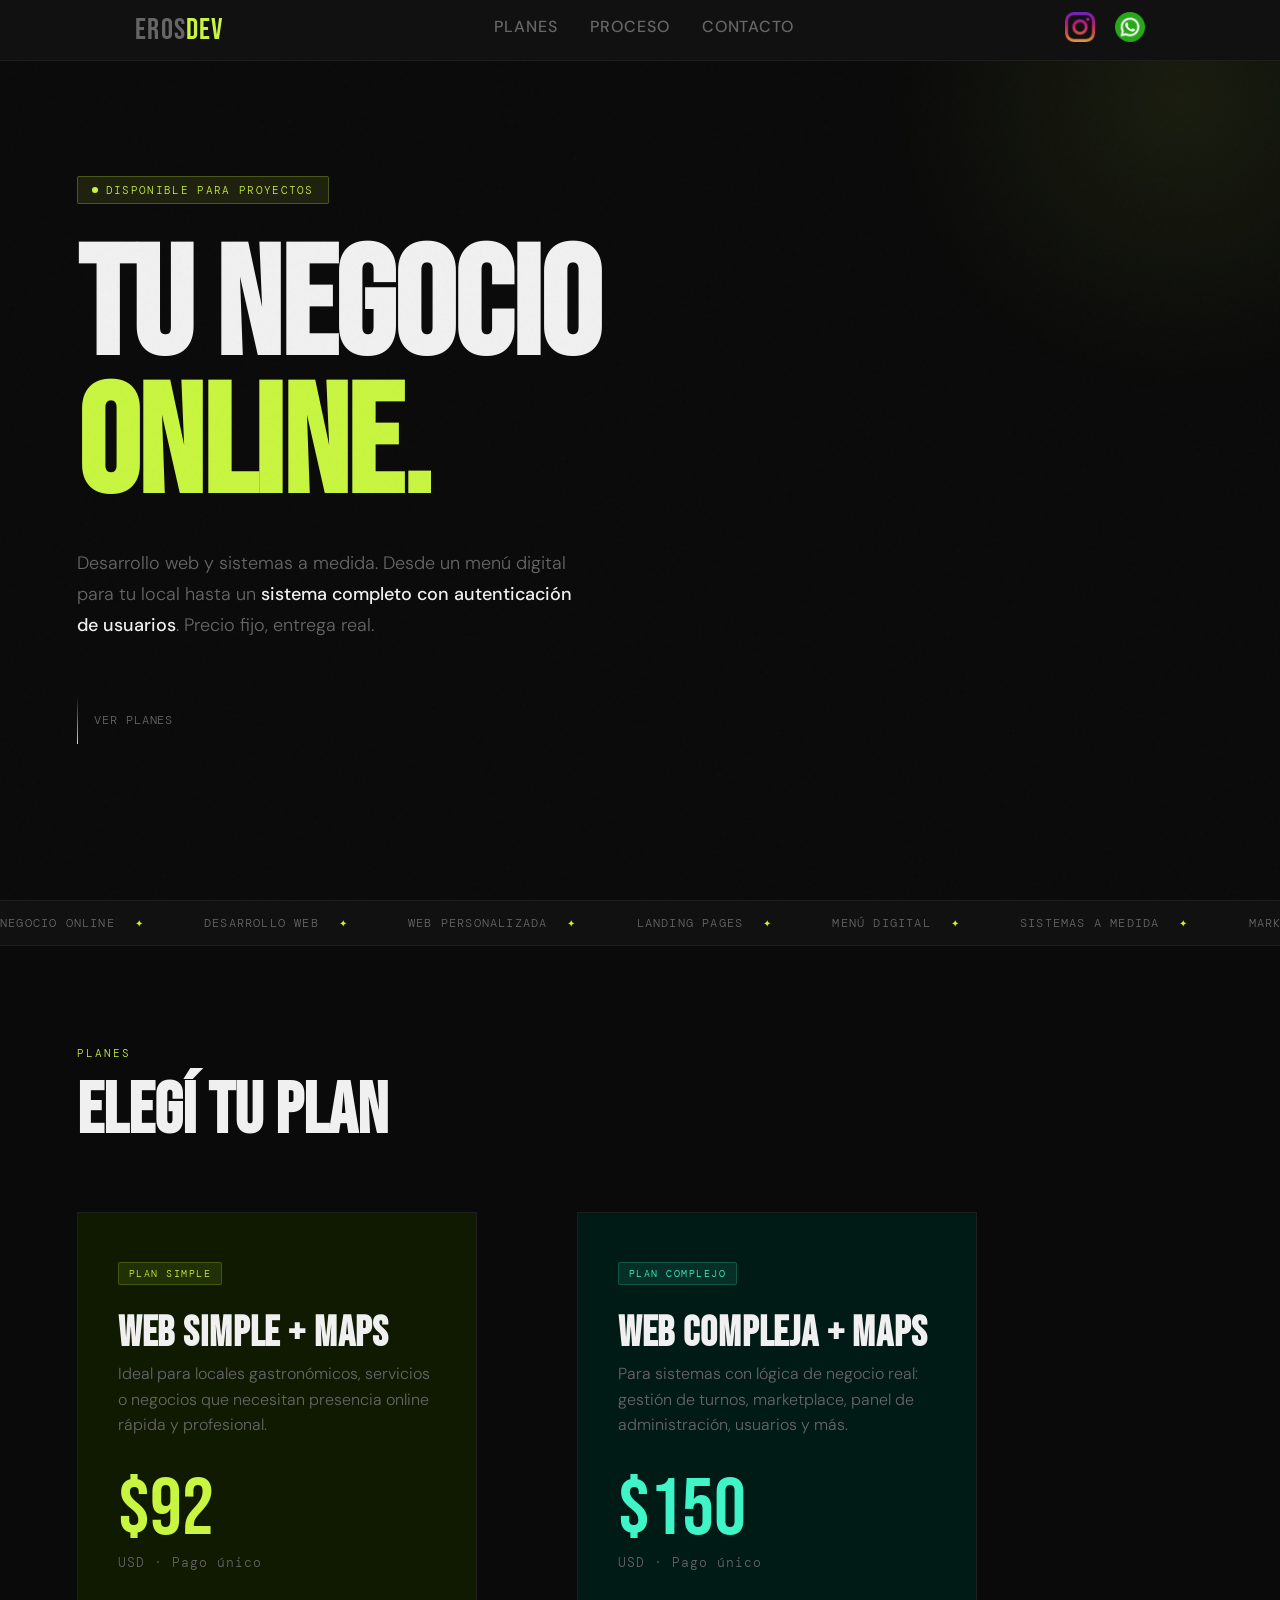
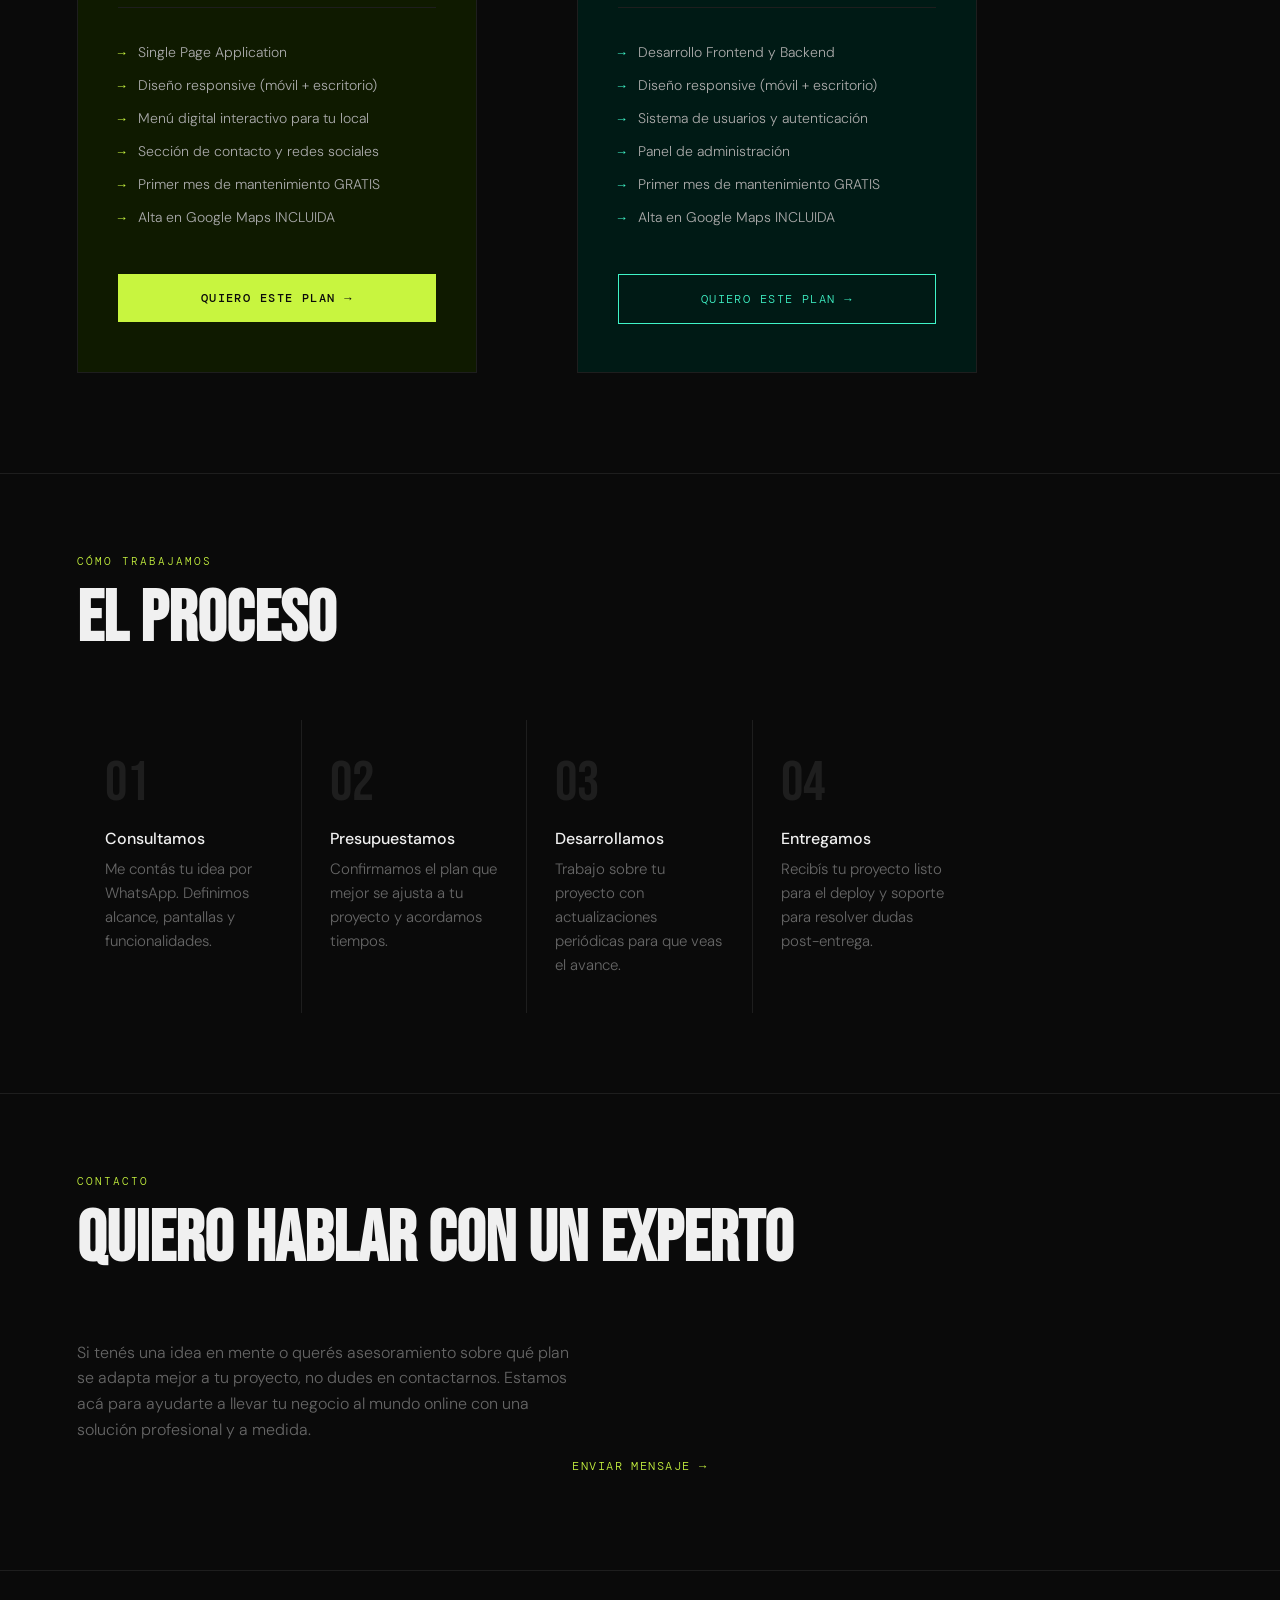
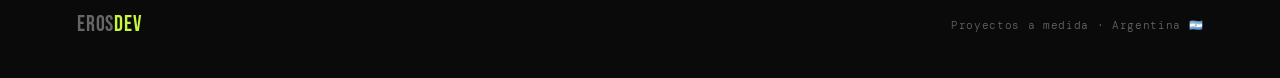
==== index.html @ e5b8fdbf "add wpp" ====
<!DOCTYPE html>
<html lang="es">
<head>
<meta charset="UTF-8">
<meta name="viewport" content="width=device-width, initial-scale=1.0">
<title>WebDev Freelance — Sitios que venden</title>
<link href="https://fonts.googleapis.com/css2?family=Bebas+Neue&family=DM+Sans:wght@300;400;500&family=DM+Mono:wght@400;500&display=swap" rel="stylesheet">
<link rel="stylesheet" href="style.css">
</head>
<body>

<!-- MENU -->
<div class="menu-wrap">
  <a href="#hero" class="menu-brand" >
  <div class="menu-brand">Eros<span>Dev</span></div>
  </a>
  <div class="menu">
    <a href="#planes" class="menu-item">Planes</a>
    <a href="#proceso" class="menu-item">Proceso</a>
    <a href="#contacto" class="menu-item">Contacto</a>
  </div>
  <div class ="menu-socials">
    <a class="menu-social" href="https://www.instagram.com/eros_dev_arg/" target="_blank" rel="noopener">
      <img src="instagram.png" alt="instragram">
    </a>
    <a class="menu-social" href="https://wa.me/541128666809?text=Hola%2C%20quiero%20más%20información%20sobre%20los%20planes.%20%C2%BFPodemos%20hablar%3F" target="_blank" rel="noopener">
      <img src="whatsapp.png" alt="WhatsApp">
    </a>
  </div>
</div>

<!-- HERO -->
<section class="hero" id="hero">
  <p class="badge fade-in">Disponible para proyectos</p>
  <h1 class="fade-in">
    Tu negocio
    <span>online.</span>
  </h1>
  <p class="hero-sub fade-in">
    Desarrollo web y sistemas a medida. Desde un menú digital para tu local
    hasta un <strong>sistema completo con autenticación de usuarios</strong>. Precio fijo, entrega real.
  </p>
  <a class="scroll-cta fade-in" href="#planes" style="text-decoration: none;">Ver planes</a>
</section>

<!-- MARQUEE -->
<div class="marquee-wrap">
  <div class="marquee-track">
    <span class="marquee-item">Negocio Online</span>
    <span class="marquee-item">Desarrollo Web</span>
    <span class="marquee-item">Web Personalizada</span>
    <span class="marquee-item">Landing Pages</span>
    <span class="marquee-item">Menú Digital</span>
    <span class="marquee-item">Sistemas a medida</span>
    <span class="marquee-item">Marketplace</span>
    <span class="marquee-item">Sistema Médico</span>

    <span class="marquee-item">Negocio Online</span>
    <span class="marquee-item">Desarrollo Web</span>
    <span class="marquee-item">Web Personalizada</span>
    <span class="marquee-item">Landing Pages</span>
    <span class="marquee-item">Menú Digital</span>
    <span class="marquee-item">Sistemas a medida</span>
    <span class="marquee-item">Marketplace</span>
    <span class="marquee-item">Sistema Médico</span>
  </div>
</div>

<!-- PLANES -->
<section class="section-planes" id="planes">
  <p class="section-label">Planes</p>
  <h2 class="section-title">Elegí tu plan</h2>

  <div class="plans-grid">

    <!-- PLAN SIMPLE -->
    <div class="plan-card simple">
      <span class="plan-tag">Plan Simple</span>
      <h3 class="plan-name">Web Simple + Maps</h3>
      <p class="plan-target">Ideal para locales gastronómicos, servicios o negocios que necesitan presencia online rápida y profesional.</p>
      <div class="plan-price">$92</div>
      <p class="plan-currency">USD · Pago único</p>
      <div class="plan-divider"></div>
      <ul class="plan-features">
        <li>Single Page Application</li>
        <li>Diseño responsive (móvil + escritorio)</li>
        <li>Menú digital interactivo para tu local</li>
        <li>Sección de contacto y redes sociales</li>
        <li>Primer mes de mantenimiento GRATIS</li>
        <li>Alta en Google Maps INCLUIDA</li>
      </ul>
      <a class="plan-cta" href="https://wa.me/541128666809?text=Hola%2C%20me%20interesa%20el%20Plan%20Simple%20%28%2492%20USD%29%20para%20mi%20sitio%20web.%20%C2%BFPodemos%20hablar%3F" target="_blank" rel="noopener">
        Quiero este plan →
      </a>
    </div>

    <!-- PLAN COMPLEJO -->
    <div class="plan-card complex">
      <span class="plan-tag">Plan Complejo</span>
      <h3 class="plan-name">Web Compleja + Maps</h3>
      <p class="plan-target">Para sistemas con lógica de negocio real: gestión de turnos, marketplace, panel de administración, usuarios y más.</p>
      <div class="plan-price">$150</div>
      <p class="plan-currency">USD · Pago único</p>
      <div class="plan-divider"></div>
      <ul class="plan-features">
        <li>Desarrollo Frontend y Backend</li>
        <li>Diseño responsive (móvil + escritorio)</li>
        <li>Sistema de usuarios y autenticación</li>
        <li>Panel de administración</li>
        <li>Primer mes de mantenimiento GRATIS</li>
        <li>Alta en Google Maps INCLUIDA</li>
      </ul>
      <a class="plan-cta" href="https://wa.me/541128666809?text=Hola%2C%20me%20interesa%20el%20Plan%20Complejo%20%28%24150%20USD%29%20para%20mi%20sitio%20web.%20%20%C2%BFPodemos%20hablar%3F" target="_blank" rel="noopener">
        Quiero este plan →
      </a>
    </div>

  </div>
</section>

<!-- PROCESO -->
<section class="section-proceso" id="proceso">
  <p class="section-label">Cómo trabajamos</p>
  <h2 class="section-title">El proceso</h2>

  <div class="steps">
    <div class="step">
      <div class="step-num">01</div>
      <p class="step-title">Consultamos</p>
      <p class="step-desc">Me contás tu idea por WhatsApp. Definimos alcance, pantallas y funcionalidades.</p>
    </div>
    <div class="step">
      <div class="step-num">02</div>
      <p class="step-title">Presupuestamos</p>
      <p class="step-desc">Confirmamos el plan que mejor se ajusta a tu proyecto y acordamos tiempos.</p>
    </div>
    <div class="step">
      <div class="step-num">03</div>
      <p class="step-title">Desarrollamos</p>
      <p class="step-desc">Trabajo sobre tu proyecto con actualizaciones periódicas para que veas el avance.</p>
    </div>
    <div class="step">
      <div class="step-num">04</div>
      <p class="step-title">Entregamos</p>
      <p class="step-desc">Recibís tu proyecto listo para el deploy y soporte para resolver dudas post-entrega.</p>
    </div>
  </div>
</section>

<!-- CONTACTO -->
<section class="section-contacto" id="contacto">
  <p class="section-label">Contacto</p>
  <h2 class="section-title">Quiero hablar con un experto</h2>
  <p class="section-contacto-desc">
    Si tenés una idea en mente o querés asesoramiento sobre qué plan se adapta mejor a tu proyecto, no dudes en contactarnos. Estamos acá para ayudarte a llevar tu negocio al mundo online con una solución profesional y a medida.
  </p>
  <a class="plan-cta" href="https://wa.me/541128666809?text=Hola%2C%20quiero%20más%20información%20sobre%20los%20planes.%20%C2%BFPodemos%20hablar%3F" target="_blank" rel="noopener">
    Enviar mensaje →
  </a>
</section>

<!-- FOOTER -->
<footer>
  <div class="footer-brand">Eros<span>Dev</span></div>
  <p class="footer-note">Proyectos a medida · Argentina 🇦🇷</p>
</footer>

</body>
</html>
---- style.css ----
:root {
    --bg: #0a0a0a;
    --surface: #111111;
    --border: #1e1e1e;
    --accent: #c8f53f;
    --accent2: #3ff5c8;
    --text: #f0f0f0;
    --muted: #666;
    --card-simple: #0f1a00;
    --card-complex: #001a15;
  }

  *, *::before, *::after { box-sizing: border-box; margin: 0; padding: 0; }

  html { scroll-behavior: smooth; }

  body {
    background: var(--bg);
    color: var(--text);
    font-family: 'DM Sans', sans-serif;
    font-weight: 300;
    overflow-x: hidden;
  }

  /* ── NOISE OVERLAY ── */
  body::before {
    content: '';
    position: fixed;
    inset: 0;
    background-image: url("data:image/svg+xml,%3Csvg viewBox='0 0 256 256' xmlns='http://www.w3.org/2000/svg'%3E%3Cfilter id='n'%3E%3CfeTurbulence type='fractalNoise' baseFrequency='0.9' numOctaves='4' stitchTiles='stitch'/%3E%3C/filter%3E%3Crect width='100%25' height='100%25' filter='url(%23n)' opacity='0.04'/%3E%3C/svg%3E");
    pointer-events: none;
    z-index: 9999;
    opacity: 0.5;
  }

  /* ── HERO ── */
  .hero {
    min-height: 100vh;
    display: flex;
    flex-direction: column;
    justify-content: center;
    padding: 80px 6vw 60px;
    position: relative;
    overflow: hidden;
  }

  .hero::after {
    content: '';
    position: absolute;
    top: -200px;
    right: -200px;
    width: 600px;
    height: 600px;
    background: radial-gradient(circle, rgba(200,245,63,0.08) 0%, transparent 70%);
    pointer-events: none;
  }

  .badge {
    display: inline-flex;
    align-items: center;
    gap: 8px;
    background: rgba(200,245,63,0.1);
    border: 1px solid rgba(200,245,63,0.25);
    color: var(--accent);
    font-family: 'DM Mono', monospace;
    font-size: 11px;
    letter-spacing: 0.12em;
    padding: 6px 14px;
    border-radius: 2px;
    text-transform: uppercase;
    margin-bottom: 36px;
    width: fit-content;
  }

  .badge::before {
    content: '';
    width: 6px;
    height: 6px;
    background: var(--accent);
    border-radius: 50%;
    animation: pulse 2s ease-in-out infinite;
  }

  @keyframes pulse {
    0%, 100% { opacity: 1; transform: scale(1); }
    50% { opacity: 0.4; transform: scale(0.8); }
  }

  h1 {
    font-family: 'Bebas Neue', sans-serif;
    font-size: clamp(64px, 12vw, 160px);
    line-height: 0.9;
    letter-spacing: -0.01em;
    margin-bottom: 32px;
    color: var(--text);
  }

  h1 span {
    color: var(--accent);
    display: block;
  }

  .hero-sub {
    font-size: clamp(15px, 2vw, 18px);
    color: var(--muted);
    max-width: 520px;
    line-height: 1.7;
    margin-bottom: 56px;
  }

  .hero-sub strong {
    color: var(--text);
    font-weight: 500;
  }

  .scroll-cta {
    display: flex;
    align-items: center;
    gap: 16px;
    color: var(--muted);
    font-family: 'DM Mono', monospace;
    font-size: 12px;
    letter-spacing: 0.08em;
    text-transform: uppercase;
    animation: bounce 2s ease-in-out infinite;
  }

  .scroll-cta::before {
    content: '';
    width: 1px;
    height: 48px;
    background: linear-gradient(to bottom, transparent, var(--accent));
  }

  @keyframes bounce {
    0%, 100% { transform: translateY(0); }
    50% { transform: translateY(6px); }
  }

  /* ── MARQUEE ── */
  .marquee-wrap {
    border-top: 1px solid var(--border);
    border-bottom: 1px solid var(--border);
    overflow: hidden;
    padding: 14px 0;
    background: var(--surface);
  }

  .marquee-track {
    display: flex;
    gap: 60px;
    animation: marquee 18s linear infinite;
    white-space: nowrap;
    width: max-content;
  }

  .marquee-item {
    font-family: 'DM Mono', monospace;
    font-size: 12px;
    color: var(--muted);
    letter-spacing: 0.1em;
    text-transform: uppercase;
    display: flex;
    align-items: center;
    gap: 20px;
  }

  .marquee-item::after {
    content: '✦';
    color: var(--accent);
    font-size: 10px;
  }

  @keyframes marquee {
    0% { transform: translateX(0); }
    100% { transform: translateX(-50%); }
  }

  /* ── PLANES ── */
  .section-planes {
    padding: 100px 6vw;
  }

  .section-label {
    font-family: 'DM Mono', monospace;
    font-size: 11px;
    letter-spacing: 0.18em;
    text-transform: uppercase;
    color: var(--accent);
    margin-bottom: 16px;
  }

  .section-title {
    font-family: 'Bebas Neue', sans-serif;
    font-size: clamp(36px, 6vw, 72px);
    line-height: 1;
    margin-bottom: 64px;
    color: var(--text);
  }

  .plans-grid {
    display: grid;
    grid-template-columns: repeat(auto-fit, minmax(320px, 1fr));
    gap: 100px;
    max-width: 900px;

  }

  .plan-card {
    background: var(--surface);
    border: 1px solid var(--border);
    padding: 48px 40px;
    position: relative;
    overflow: hidden;
    transition: transform 0.3s ease, border-color 0.3s ease;
    cursor: default;
  }

  .plan-card::before {
    content: '';
    position: absolute;
    inset: 0;
    opacity: 0;
    transition: opacity 0.4s ease;
    pointer-events: none;
  }

  .plan-card.simple {
    background: var(--card-simple);
  }

  .plan-card.simple::before {
    background: radial-gradient(ellipse at top left, rgba(200,245,63,0.06) 0%, transparent 60%);
  }

  .plan-card.complex {
    background: var(--card-complex);
  }

  .plan-card.complex::before {
    background: radial-gradient(ellipse at top right, rgba(63,245,200,0.06) 0%, transparent 60%);
  }

  .plan-card:hover {
    transform: translateY(-4px);
    border-color: rgba(255,255,255,0.1);
  }

  .plan-card:hover::before {
    opacity: 1;
  }

  .plan-tag {
    font-family: 'DM Mono', monospace;
    font-size: 10px;
    letter-spacing: 0.15em;
    text-transform: uppercase;
    padding: 4px 10px;
    border-radius: 2px;
    display: inline-block;
    margin-bottom: 28px;
  }

  .simple .plan-tag {
    background: rgba(200,245,63,0.1);
    color: var(--accent);
    border: 1px solid rgba(200,245,63,0.2);
  }

  .complex .plan-tag {
    background: rgba(63,245,200,0.1);
    color: var(--accent2);
    border: 1px solid rgba(63,245,200,0.2);
  }

  .plan-name {
    font-family: 'Bebas Neue', sans-serif;
    font-size: 42px;
    letter-spacing: 0.02em;
    margin-bottom: 6px;
    line-height: 1;
  }

  .plan-target {
    color: var(--muted);
    font-size: 16px;
    margin-bottom: 32px;
    line-height: 1.6;
  }

  .plan-price {
    font-family: 'Bebas Neue', sans-serif;
    font-size: 80px;
    line-height: 1;
    margin-bottom: 4px;
  }

  .simple .plan-price { color: var(--accent); }
  .complex .plan-price { color: var(--accent2); }

  .plan-currency {
    font-family: 'DM Mono', monospace;
    font-size: 13px;
    color: var(--muted);
    margin-bottom: 36px;
    letter-spacing: 0.08em;
  }

  .plan-divider {
    height: 1px;
    background: var(--border);
    margin-bottom: 28px;
  }

  .plan-features {
    list-style: none;
    margin-bottom: 40px;
  }

  .plan-features li {
    display: flex;
    align-items: flex-start;
    gap: 12px;
    font-size: 14px;
    color: #aaa;
    line-height: 1.5;
    padding: 6px 0;
  }

  .plan-features li::before {
    content: '→';
    font-family: 'DM Mono', monospace;
    font-size: 13px;
    flex-shrink: 0;
    margin-top: 1px;
  }

  .simple .plan-features li::before { color: var(--accent); }
  .complex .plan-features li::before { color: var(--accent2); }

  .plan-cta {
    display: block;
    width: 100%;
    padding: 16px 24px;
    border: none;
    font-family: 'DM Mono', monospace;
    font-size: 12px;
    letter-spacing: 0.12em;
    text-transform: uppercase;
    text-decoration: none;
    text-align: center;
    cursor: pointer;
    transition: all 0.25s ease;
    position: relative;
    overflow: hidden;
  }

  .plan-cta::after {
    content: '';
    position: absolute;
    inset: 0;
    background: rgba(255,255,255,0.08);
    transform: translateX(-100%);
    transition: transform 0.3s ease;
  }

  .plan-cta:hover::after {
    transform: translateX(0);
  }

  .simple .plan-cta {
    background: var(--accent);
    color: #0a0a0a;
    font-weight: 500;
  }

  .simple .plan-cta:hover {
    background: #d8ff50;
  }

  .complex .plan-cta {
    background: transparent;
    color: var(--accent2);
    border: 1px solid var(--accent2);
  }

  .complex .plan-cta:hover {
    background: rgba(63,245,200,0.08);
  }

  /* ── PROCESO ── */
  .section-proceso {
    padding: 80px 6vw;
    border-top: 1px solid var(--border);
  }

  .steps {
    display: grid;
    grid-template-columns: repeat(auto-fit, minmax(200px, 1fr));
    gap: 1px;
    background: var(--border);
    max-width: 900px;
    margin-top: 48px;
  }

  .step {
    background: var(--bg);
    padding: 36px 28px;
    position: relative;
  }

  .step-num {
    font-family: 'Bebas Neue', sans-serif;
    font-size: 56px;
    color: var(--border);
    line-height: 1;
    margin-bottom: 16px;
    transition: color 0.3s;
  }

  .step:hover .step-num {
    color: rgba(200,245,63,0.15);
  }

  .step-title {
    font-size: 16px;
    font-weight: 500;
    color: var(--text);
    margin-bottom: 8px;
  }

  .step-desc {
    font-size: 15px;
    color: var(--muted);
    line-height: 1.6;
  }

  /* ── FOOTER ── */
  footer {
    border-top: 1px solid var(--border);
    padding: 40px 6vw;
    display: flex;
    align-items: center;
    justify-content: space-between;
    flex-wrap: wrap;
    gap: 16px;
  }

  .footer-brand {
    font-family: 'Bebas Neue', sans-serif;
    font-size: 22px;
    letter-spacing: 0.04em;
    color: var(--muted);
  }

  .footer-brand span {
    color: var(--accent);
  }

  

  .footer-note {
    font-family: 'DM Mono', monospace;
    font-size: 11px;
    color: var(--muted);
    letter-spacing: 0.06em;
  }

  /* ── ANIMATIONS ON LOAD ── */
  .fade-in {
    opacity: 0;
    transform: translateY(20px);
    animation: fadeIn 0.7s ease forwards;
  }

  .fade-in:nth-child(1) { animation-delay: 0.1s; }
  .fade-in:nth-child(2) { animation-delay: 0.25s; }
  .fade-in:nth-child(3) { animation-delay: 0.4s; }
  .fade-in:nth-child(4) { animation-delay: 0.55s; }

  @keyframes fadeIn {
    to { opacity: 1; transform: translateY(0); }
  }

  .plan-card {
    opacity: 0;
    transform: translateY(30px);
    animation: fadeIn 0.7s ease forwards;
  }

  .plan-card.simple { animation-delay: 0.2s; }
  .plan-card.complex { animation-delay: 0.4s; }

  @media (max-width: 600px) {
    .plans-grid { grid-template-columns: 1fr; gap: 80px; }
    .plan-price { font-size: 64px; }
    h1 { font-size: 72px; }
    footer { flex-direction: column; }
  }

  /* ── MENU ── */
  .menu-wrap {
    position: fixed;
    top: 0;
    left: 0;
    width: 100%;
    background: var(--surface);
    border-bottom: 1px solid var(--border);
    z-index: 10000;
    display: flex;
    justify-content: space-around;
    padding: 12px 0;
  }

  .menu-brand {
    font-family: 'Bebas Neue', sans-serif;
    font-size: 30px;
    text-decoration: none;
    letter-spacing: 0.04em;
    color: var(--muted);
  }

  .menu-brand span {
    color: var(--accent);
  }

  .menu {
    display: flex;
    gap: 32px;
    font-size: 16px;
    font-weight: 500;
    text-transform: uppercase;
    letter-spacing: 0.06em;
    color: var(--muted);
  }

  
  @media (max-width: 900px) {
    .menu { display: none; }
  }

  .menu-item {
    position: relative;
    padding: 4px 0;
    transition: color 0.3s;
    text-decoration: none;
    color: var(--muted);
  }

  .menu-socials {
    display: flex;
    gap: 20px;
  }

  .menu-social img {
    width: 30px;
    transition: filter 0.3s;
  }

  .menu-social:hover img {
    filter: brightness(1.2);
  }

  /* ── CONTACTO ── */

  .section-contacto {
    padding: 80px 6vw;
    border-top: 1px solid var(--border);
  }

  .section-contacto-desc {
    font-size: 16px;
    color: var(--muted);
    line-height: 1.6;
    margin-top: 20px;
    max-width: 500px;
  }

  .section-contacto a {
    color: var(--accent);
    text-decoration: none;
  }

  .section-contacto a:hover {
    text-decoration: underline;
  }

  .section-contacto a:active {
    color: var(--accent2);
  }

  .section-contacto form {
    margin-top: 32px;
    display: flex;
    flex-direction: column;
    gap: 16px;
    max-width: 500px;
  }

  .section-contacto input, .section-contacto textarea {
    padding: 12px;
    border: 1px solid var(--border);
    background: var(--surface);
    color: var(--text);
    font-family: 'DM Sans', sans-serif;
    font-size: 14px;
    transition: border-color 0.3s;
  }

  .section-contacto input:focus, .section-contacto textarea:focus {
    outline: none;
    border-color: var(--accent);
  }

  .section-contacto input::placeholder, .section-contacto textarea::placeholder {
    color: var(--muted);
  }

  .section-contacto textarea {
    resize: none;
  }

  .section-contacto button {
    padding: 12px 24px;
    border: none;
    font-family: 'DM Mono', monospace;
    font-size: 12px;
    letter-spacing: 0.12em;
    text-transform: uppercase;
    color: var(--text);
    background: var(--surface);
    border: 1px solid var(--border);
    transition: background 0.3s, color 0.3s;
  }

  .section-contacto button:hover {
    background: var(--accent);
    color: #0a0a0a;
  }

  .section-contacto button:active {
    background: var(--accent2);
    color: #0a0a0a;
  }

  /* ── RESPONSIVE ── */
  @media (max-width: 600px) {
    .section-contacto {
      padding: 40px 6vw;
    }
  }
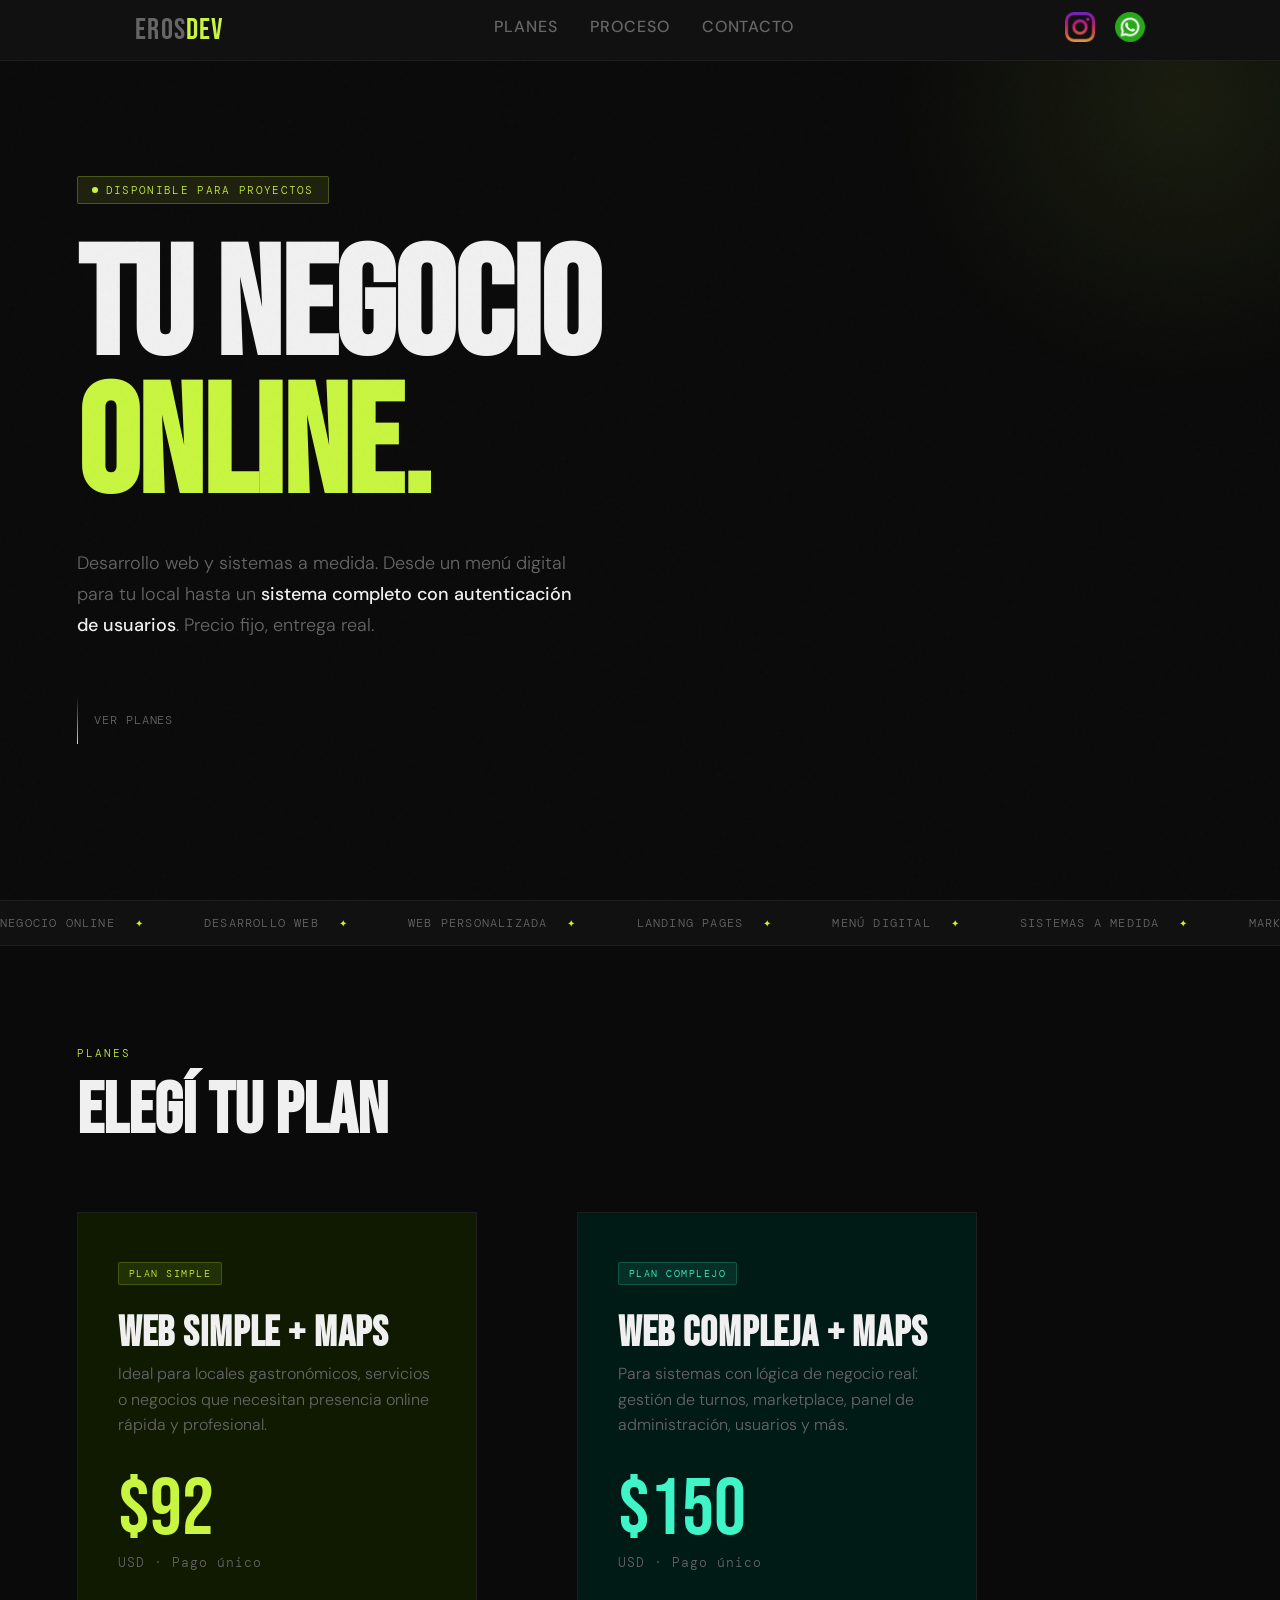
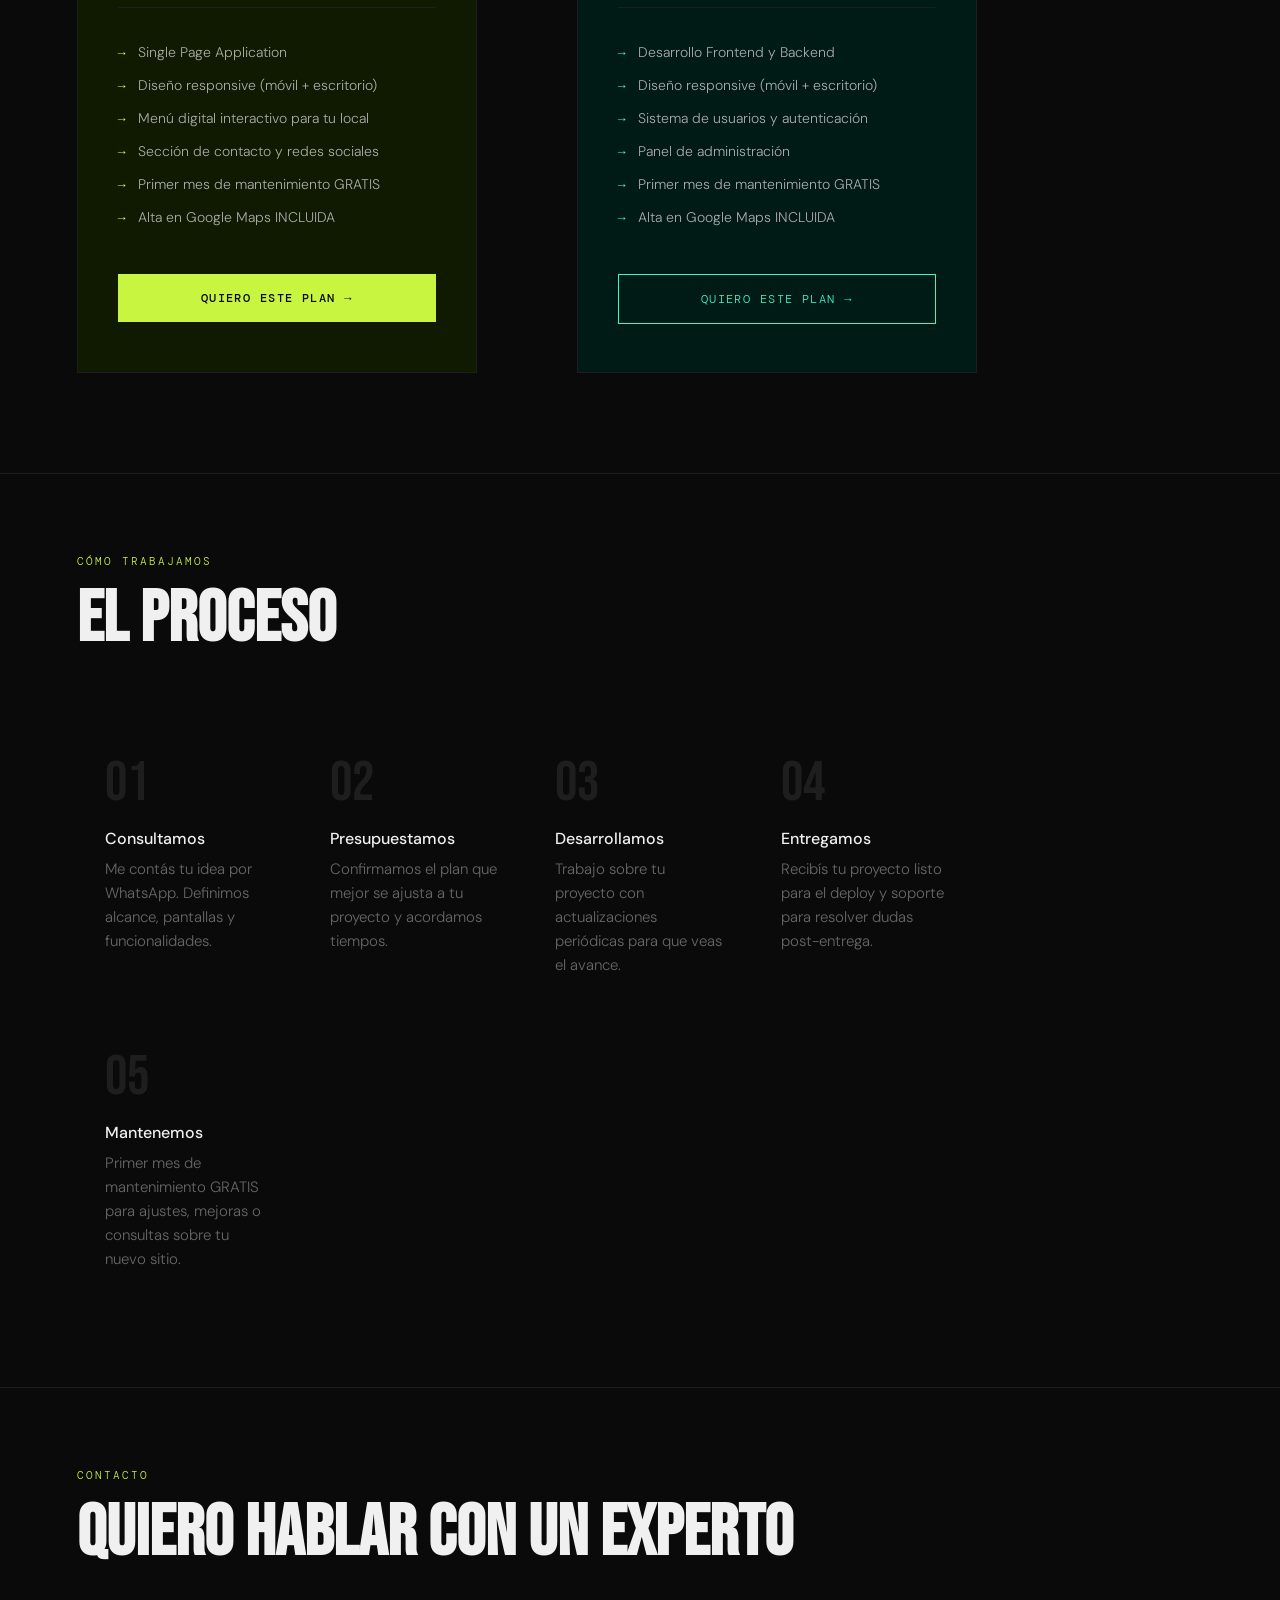
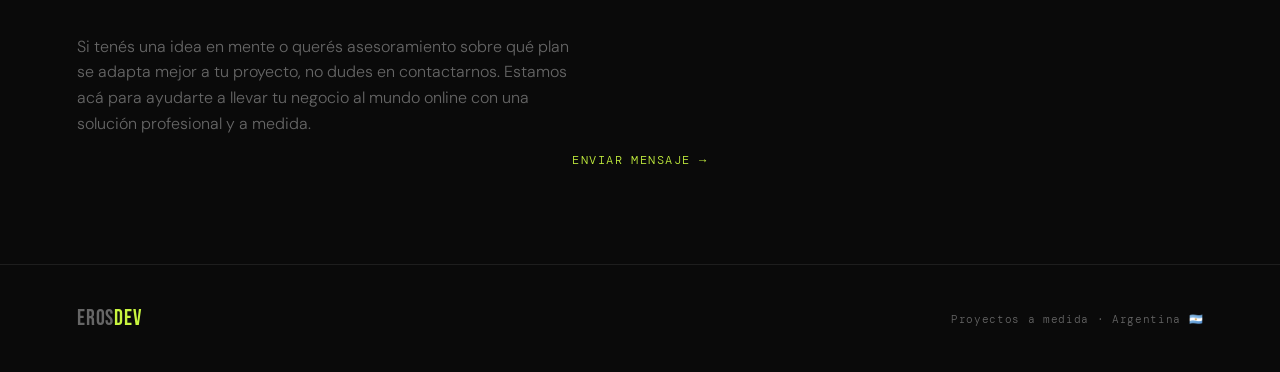
==== commit 545f2c72: "step de mantenimiento agregado" ====
--- a/index.html
+++ b/index.html
@@ -144,6 +144,11 @@
       <p class="step-title">Entregamos</p>
       <p class="step-desc">Recibís tu proyecto listo para el deploy y soporte para resolver dudas post-entrega.</p>
     </div>
+    <div class="step">
+      <div class="step-num">05</div>
+      <p class="step-title">Mantenemos</p>
+      <p class="step-desc">Primer mes de mantenimiento GRATIS para ajustes, mejoras o consultas sobre tu nuevo sitio.</p>
+    </div>
   </div>
 </section>
 
--- a/style.css
+++ b/style.css
@@ -398,7 +398,7 @@
     display: grid;
     grid-template-columns: repeat(auto-fit, minmax(200px, 1fr));
     gap: 1px;
-    background: var(--border);
+    /* background: var(--border); */
     max-width: 900px;
     margin-top: 48px;
   }
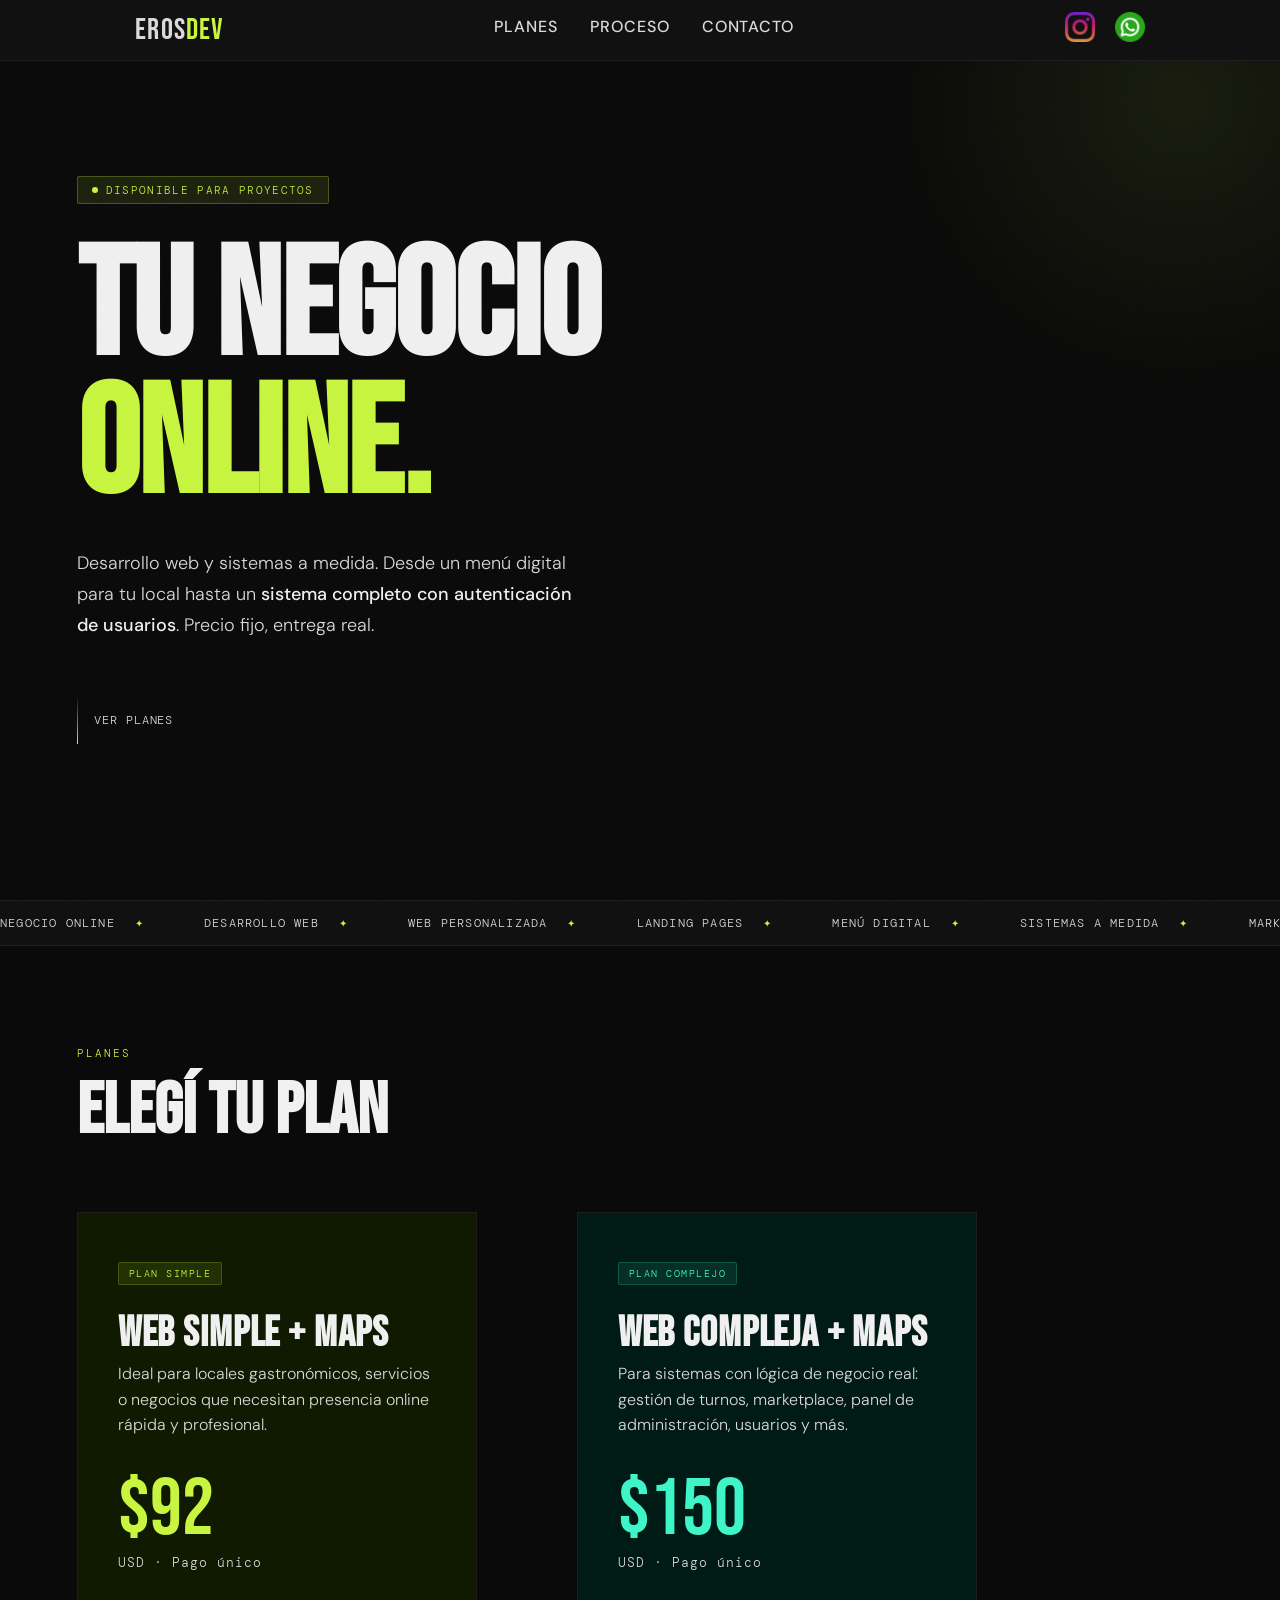
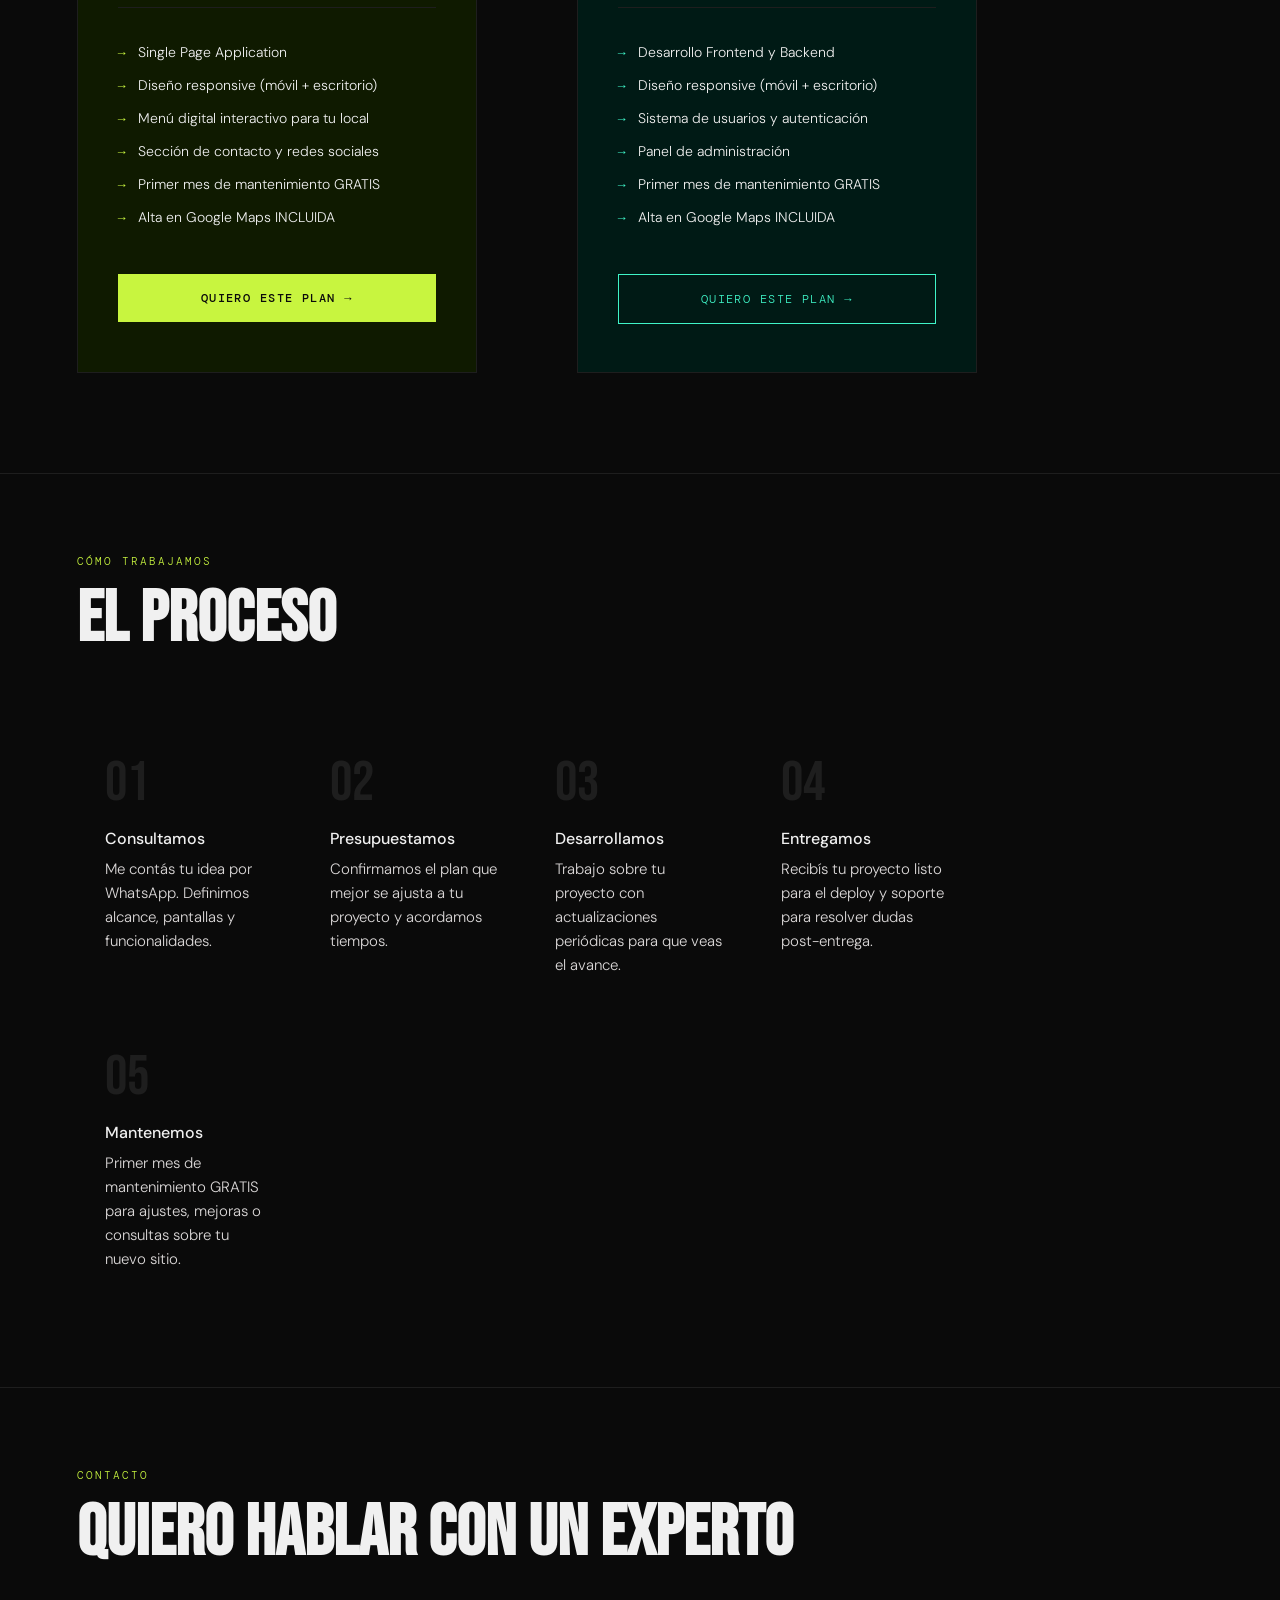
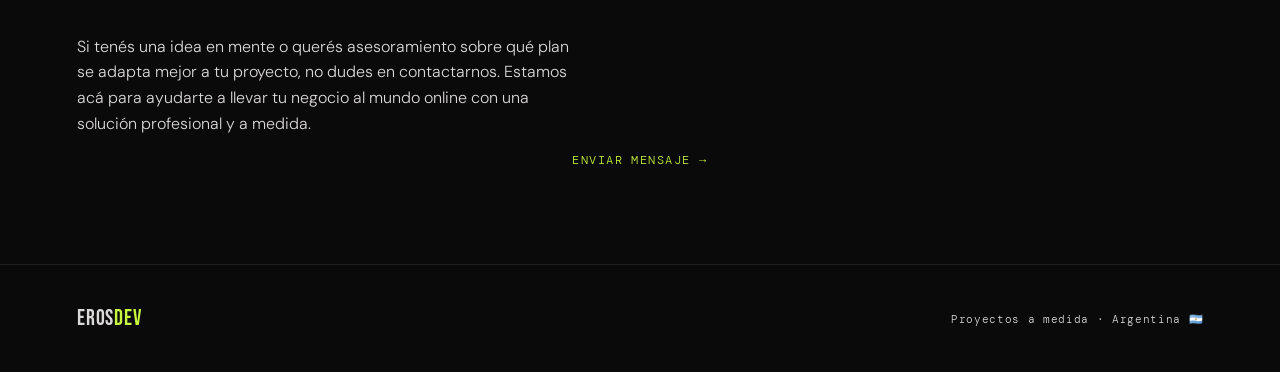
==== commit fda7695c: "cambio de enlace ig" ====
--- a/index.html
+++ b/index.html
@@ -20,7 +20,7 @@
     <a href="#contacto" class="menu-item">Contacto</a>
   </div>
   <div class ="menu-socials">
-    <a class="menu-social" href="https://www.instagram.com/eros_dev_arg/" target="_blank" rel="noopener">
+    <a class="menu-social" href="https://www.instagram.com/erosdev.arg/?utm_source=ig_web_button_share_sheet" target="_blank" rel="noopener">
       <img src="instagram.png" alt="instragram">
     </a>
     <a class="menu-social" href="https://wa.me/541128666809?text=Hola%2C%20quiero%20más%20información%20sobre%20los%20planes.%20%C2%BFPodemos%20hablar%3F" target="_blank" rel="noopener">
--- a/style.css
+++ b/style.css
@@ -5,7 +5,7 @@
     --accent: #c8f53f;
     --accent2: #3ff5c8;
     --text: #f0f0f0;
-    --muted: #666;
+    --muted: #dbd8d8;
     --card-simple: #0f1a00;
     --card-complex: #001a15;
   }
@@ -322,7 +322,7 @@
     align-items: flex-start;
     gap: 12px;
     font-size: 14px;
-    color: #aaa;
+    color: var(--text);
     line-height: 1.5;
     padding: 6px 0;
   }
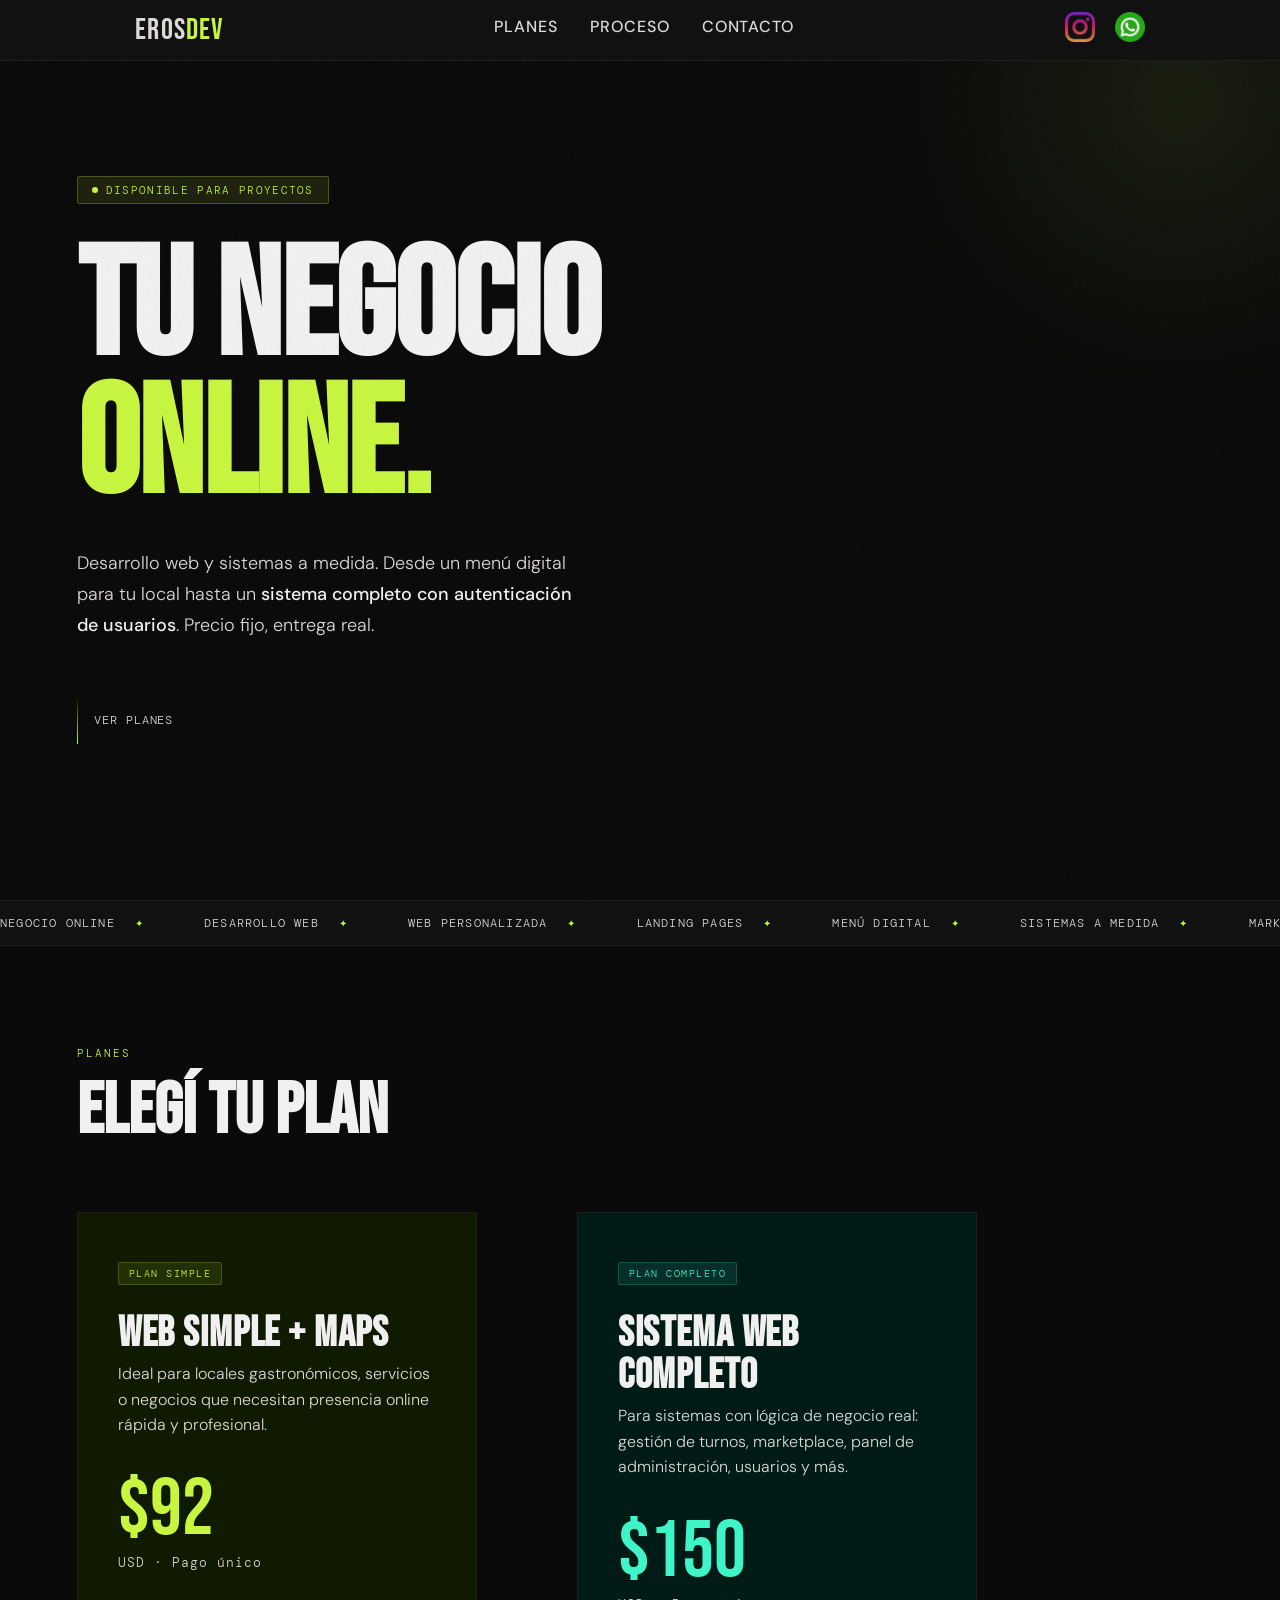
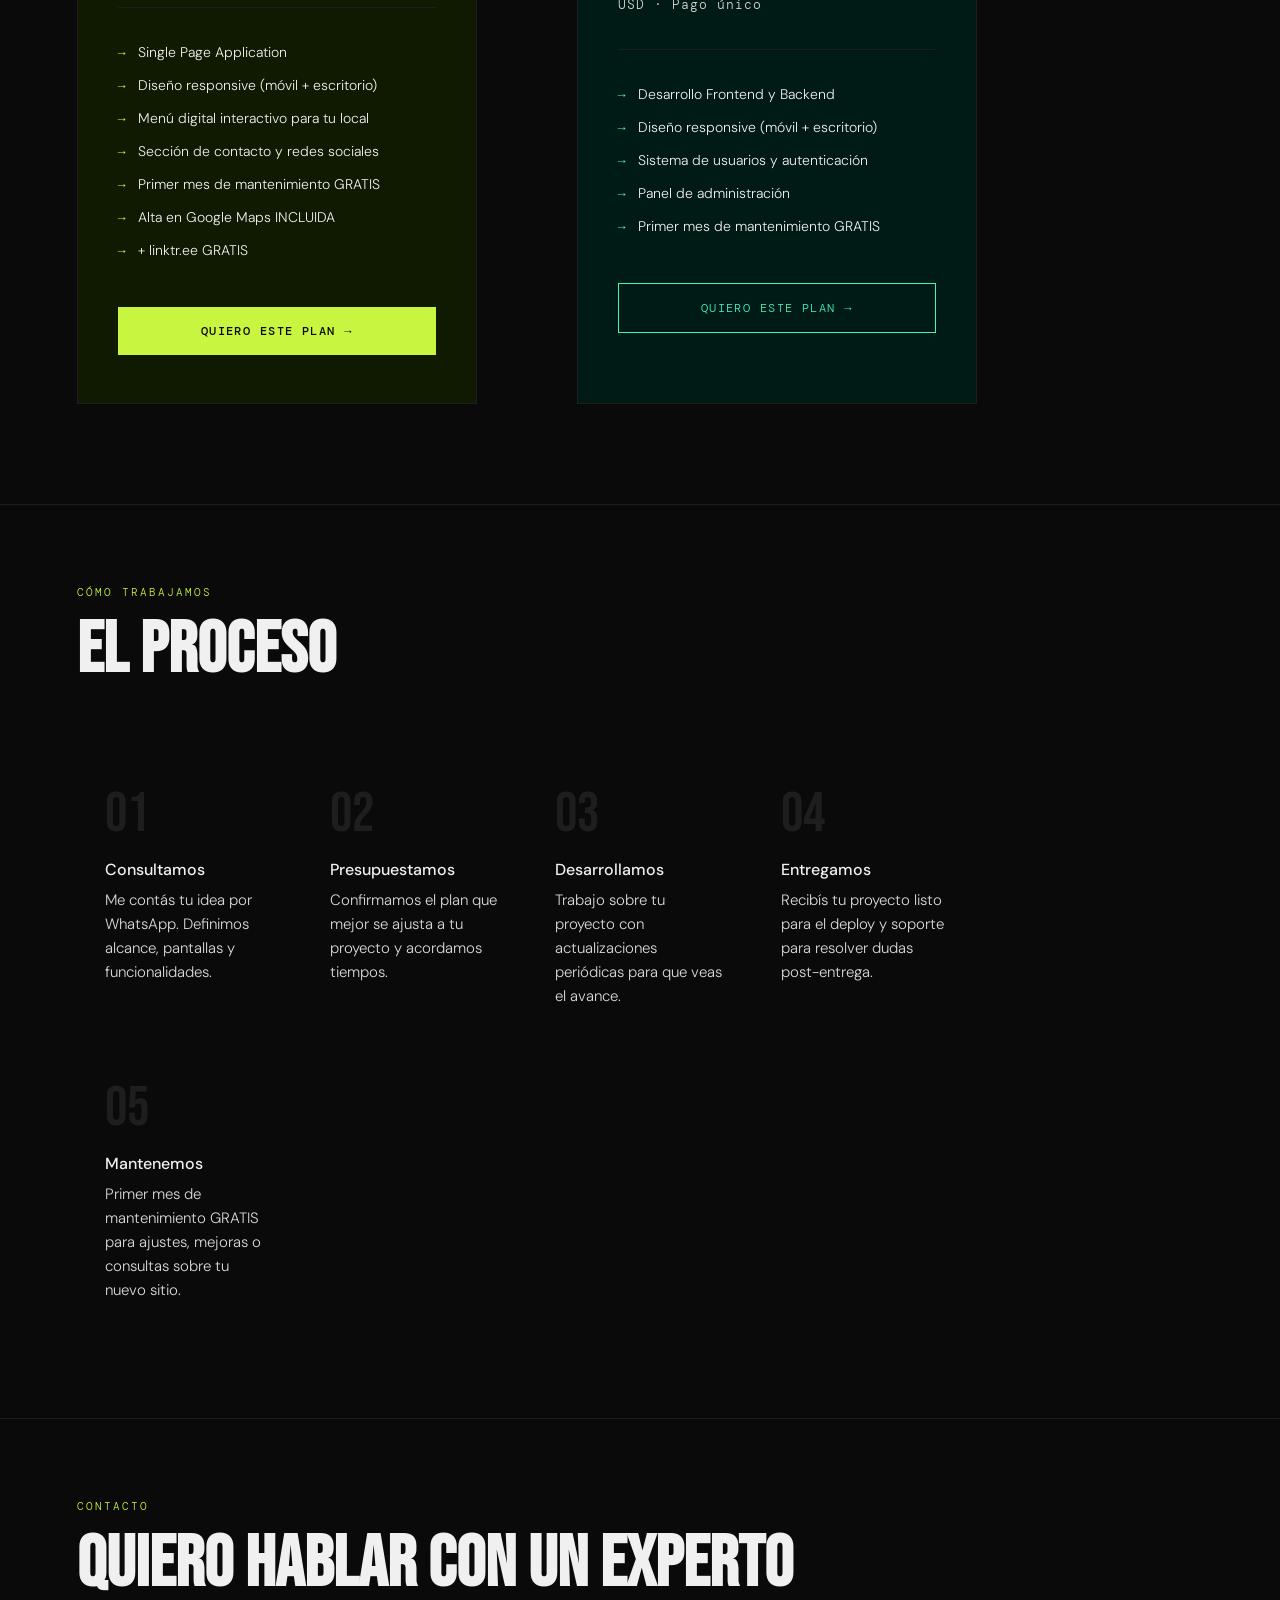
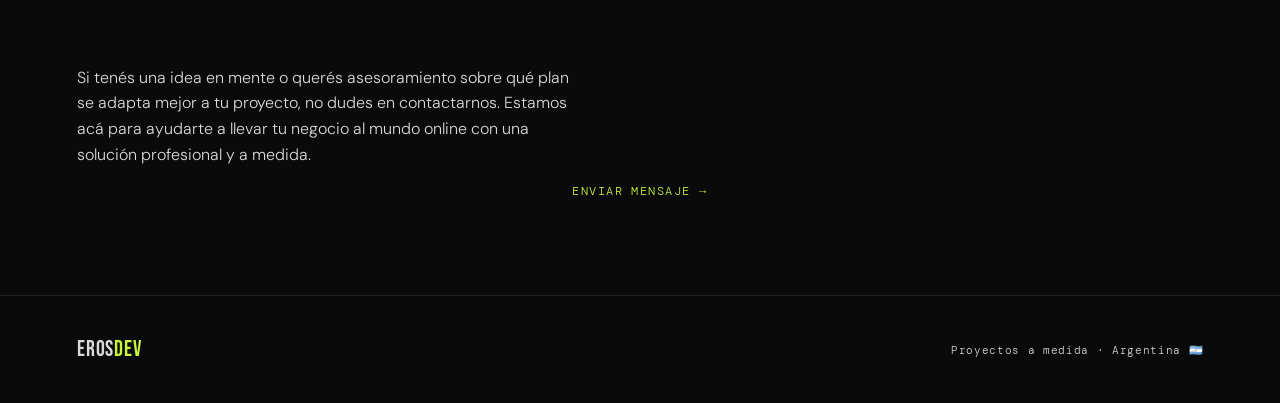
==== commit f24eaa14: "cambios en planes" ====
--- a/index.html
+++ b/index.html
@@ -88,6 +88,7 @@
         <li>Sección de contacto y redes sociales</li>
         <li>Primer mes de mantenimiento GRATIS</li>
         <li>Alta en Google Maps INCLUIDA</li>
+        <li>+ linktr.ee GRATIS</li>
       </ul>
       <a class="plan-cta" href="https://wa.me/541128666809?text=Hola%2C%20me%20interesa%20el%20Plan%20Simple%20%28%2492%20USD%29%20para%20mi%20sitio%20web.%20%C2%BFPodemos%20hablar%3F" target="_blank" rel="noopener">
         Quiero este plan →
@@ -96,8 +97,8 @@
 
     <!-- PLAN COMPLEJO -->
     <div class="plan-card complex">
-      <span class="plan-tag">Plan Complejo</span>
-      <h3 class="plan-name">Web Compleja + Maps</h3>
+      <span class="plan-tag">Plan Completo</span>
+      <h3 class="plan-name">Sistema Web Completo</h3>
       <p class="plan-target">Para sistemas con lógica de negocio real: gestión de turnos, marketplace, panel de administración, usuarios y más.</p>
       <div class="plan-price">$150</div>
       <p class="plan-currency">USD · Pago único</p>
@@ -108,7 +109,6 @@
         <li>Sistema de usuarios y autenticación</li>
         <li>Panel de administración</li>
         <li>Primer mes de mantenimiento GRATIS</li>
-        <li>Alta en Google Maps INCLUIDA</li>
       </ul>
       <a class="plan-cta" href="https://wa.me/541128666809?text=Hola%2C%20me%20interesa%20el%20Plan%20Complejo%20%28%24150%20USD%29%20para%20mi%20sitio%20web.%20%20%C2%BFPodemos%20hablar%3F" target="_blank" rel="noopener">
         Quiero este plan →
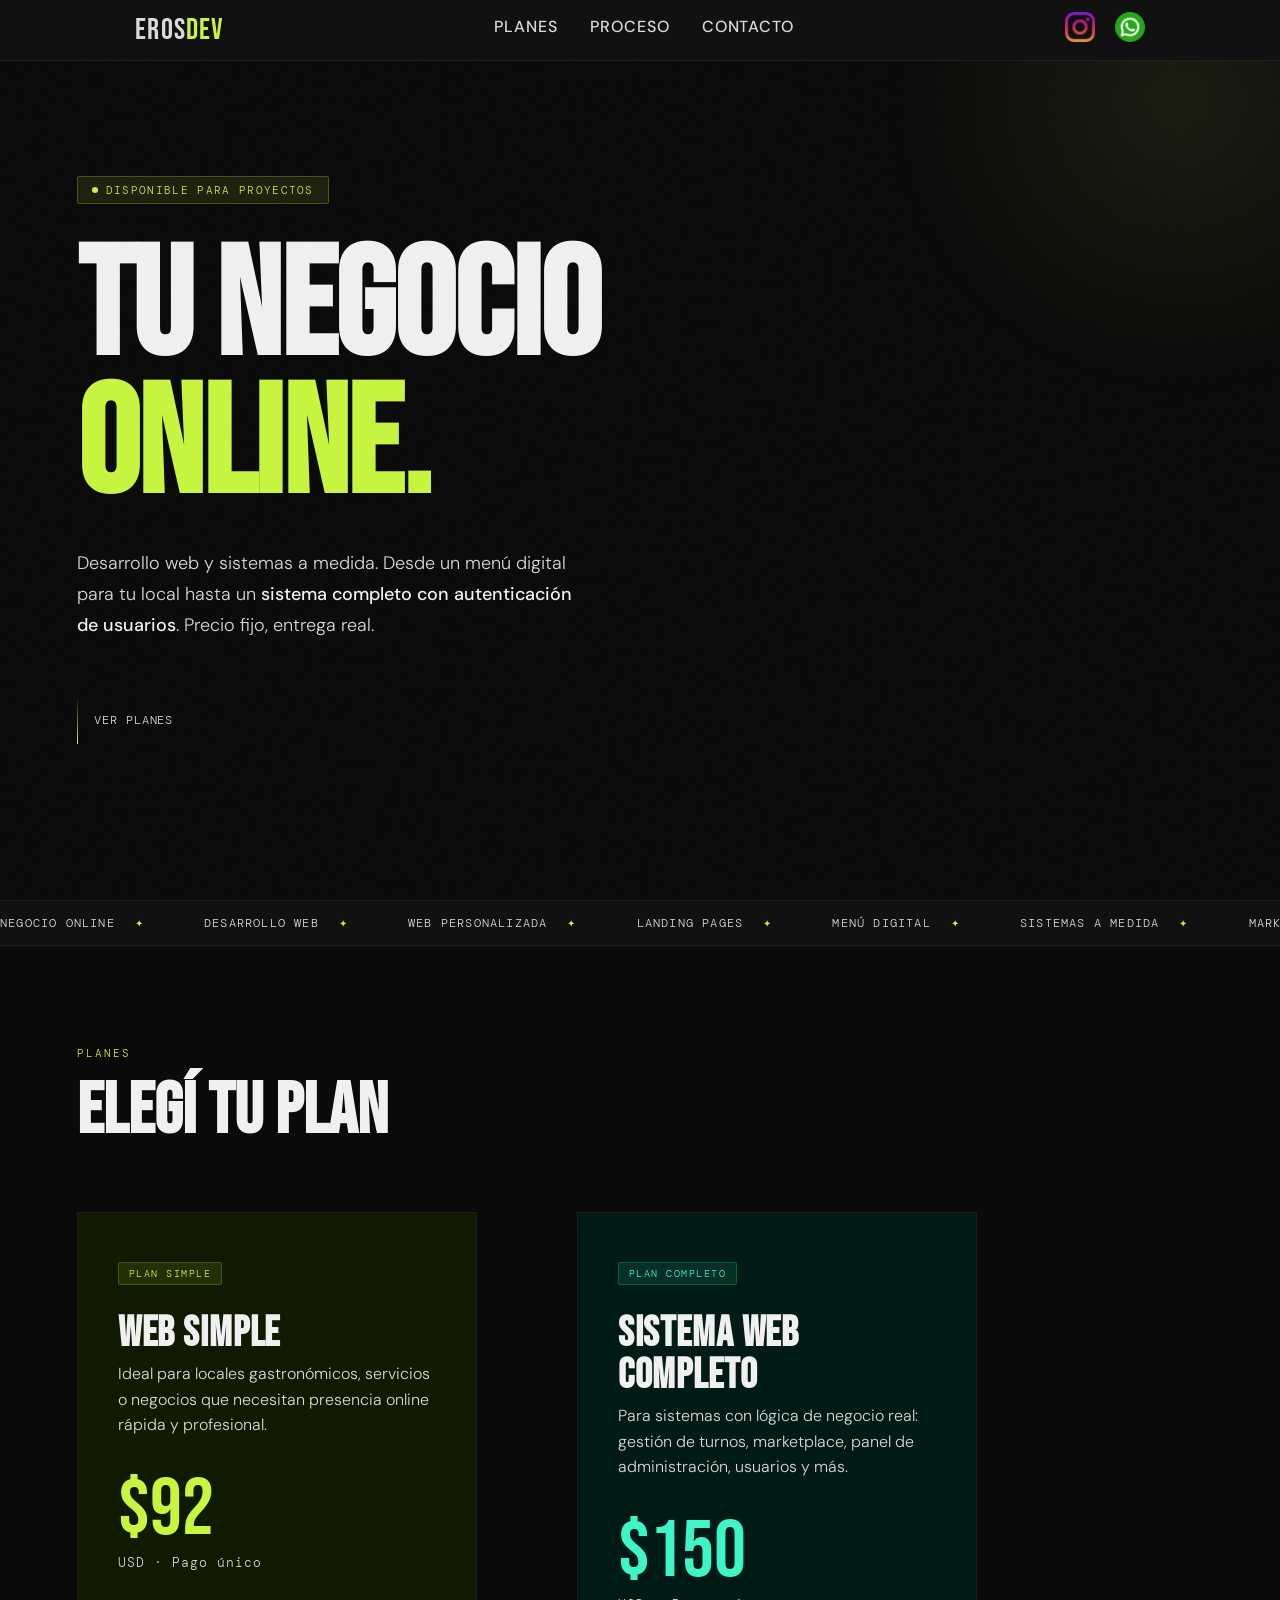
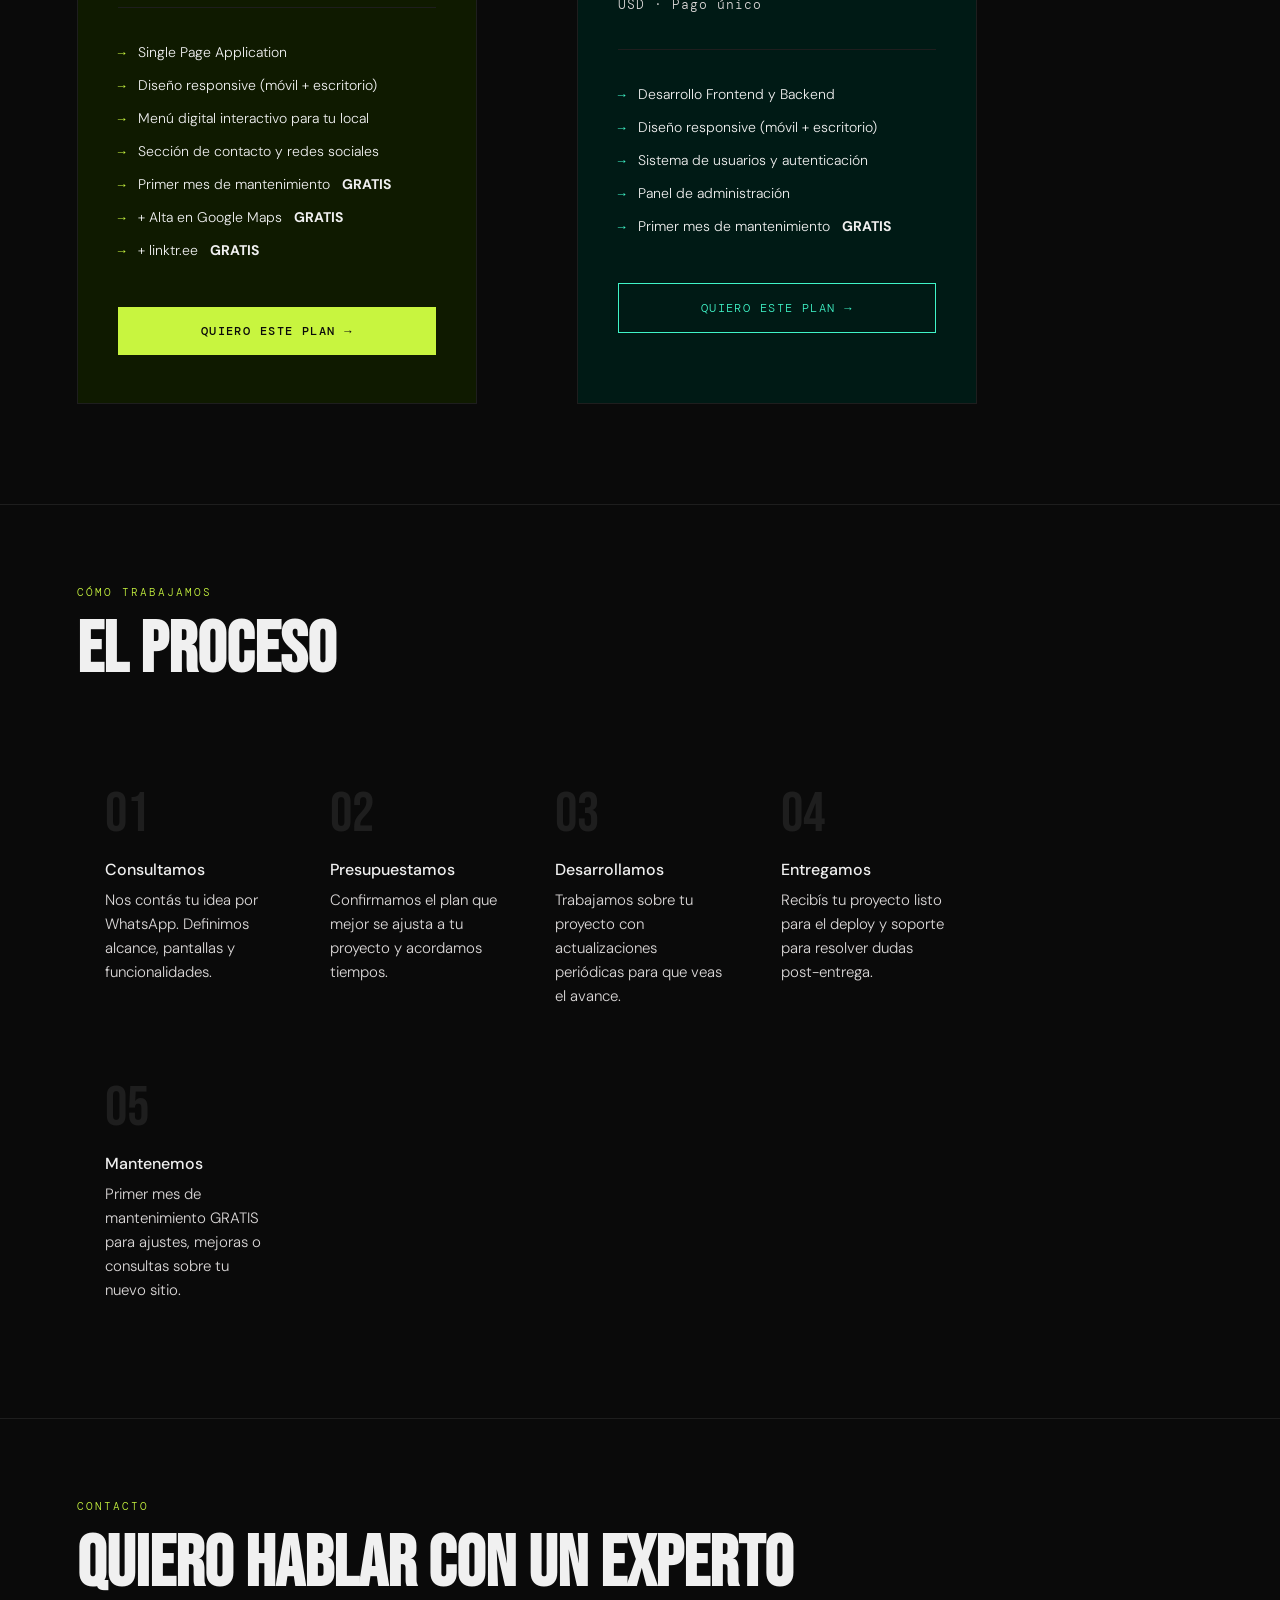
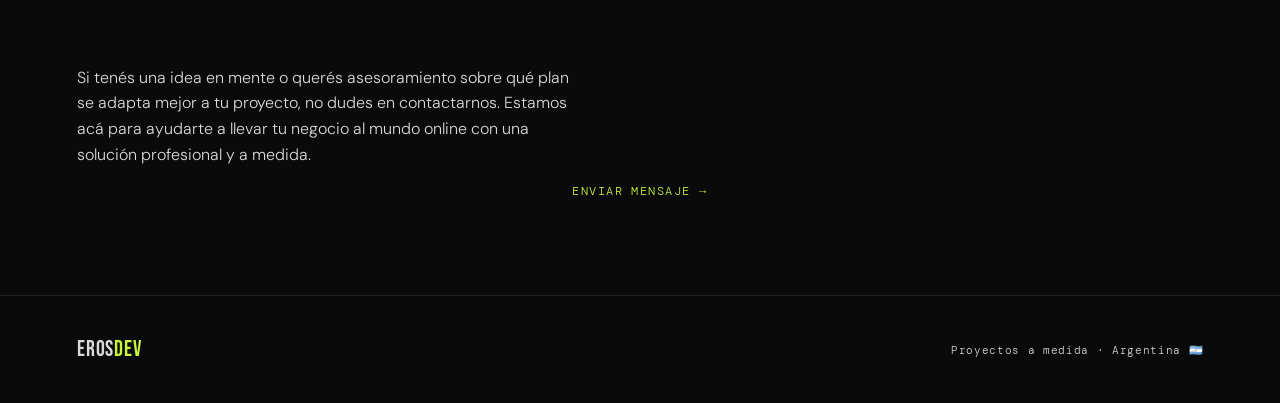
==== commit 591a0e8d: "cambios en plurales y remarcado de GRATIS" ====
--- a/index.html
+++ b/index.html
@@ -76,7 +76,7 @@
     <!-- PLAN SIMPLE -->
     <div class="plan-card simple">
       <span class="plan-tag">Plan Simple</span>
-      <h3 class="plan-name">Web Simple + Maps</h3>
+      <h3 class="plan-name">Web Simple</h3>
       <p class="plan-target">Ideal para locales gastronómicos, servicios o negocios que necesitan presencia online rápida y profesional.</p>
       <div class="plan-price">$92</div>
       <p class="plan-currency">USD · Pago único</p>
@@ -86,9 +86,9 @@
         <li>Diseño responsive (móvil + escritorio)</li>
         <li>Menú digital interactivo para tu local</li>
         <li>Sección de contacto y redes sociales</li>
-        <li>Primer mes de mantenimiento GRATIS</li>
-        <li>Alta en Google Maps INCLUIDA</li>
-        <li>+ linktr.ee GRATIS</li>
+        <li>Primer mes de mantenimiento <strong>GRATIS</strong></li>
+        <li>+ Alta en Google Maps <strong>GRATIS</strong></li>
+        <li>+ linktr.ee <strong>GRATIS</strong></li>
       </ul>
       <a class="plan-cta" href="https://wa.me/541128666809?text=Hola%2C%20me%20interesa%20el%20Plan%20Simple%20%28%2492%20USD%29%20para%20mi%20sitio%20web.%20%C2%BFPodemos%20hablar%3F" target="_blank" rel="noopener">
         Quiero este plan →
@@ -108,7 +108,7 @@
         <li>Diseño responsive (móvil + escritorio)</li>
         <li>Sistema de usuarios y autenticación</li>
         <li>Panel de administración</li>
-        <li>Primer mes de mantenimiento GRATIS</li>
+        <li>Primer mes de mantenimiento <strong>GRATIS</strong></li>
       </ul>
       <a class="plan-cta" href="https://wa.me/541128666809?text=Hola%2C%20me%20interesa%20el%20Plan%20Complejo%20%28%24150%20USD%29%20para%20mi%20sitio%20web.%20%20%C2%BFPodemos%20hablar%3F" target="_blank" rel="noopener">
         Quiero este plan →
@@ -127,7 +127,7 @@
     <div class="step">
       <div class="step-num">01</div>
       <p class="step-title">Consultamos</p>
-      <p class="step-desc">Me contás tu idea por WhatsApp. Definimos alcance, pantallas y funcionalidades.</p>
+      <p class="step-desc">Nos contás tu idea por WhatsApp. Definimos alcance, pantallas y funcionalidades.</p>
     </div>
     <div class="step">
       <div class="step-num">02</div>
@@ -137,7 +137,7 @@
     <div class="step">
       <div class="step-num">03</div>
       <p class="step-title">Desarrollamos</p>
-      <p class="step-desc">Trabajo sobre tu proyecto con actualizaciones periódicas para que veas el avance.</p>
+      <p class="step-desc">Trabajamos sobre tu proyecto con actualizaciones periódicas para que veas el avance.</p>
     </div>
     <div class="step">
       <div class="step-num">04</div>
